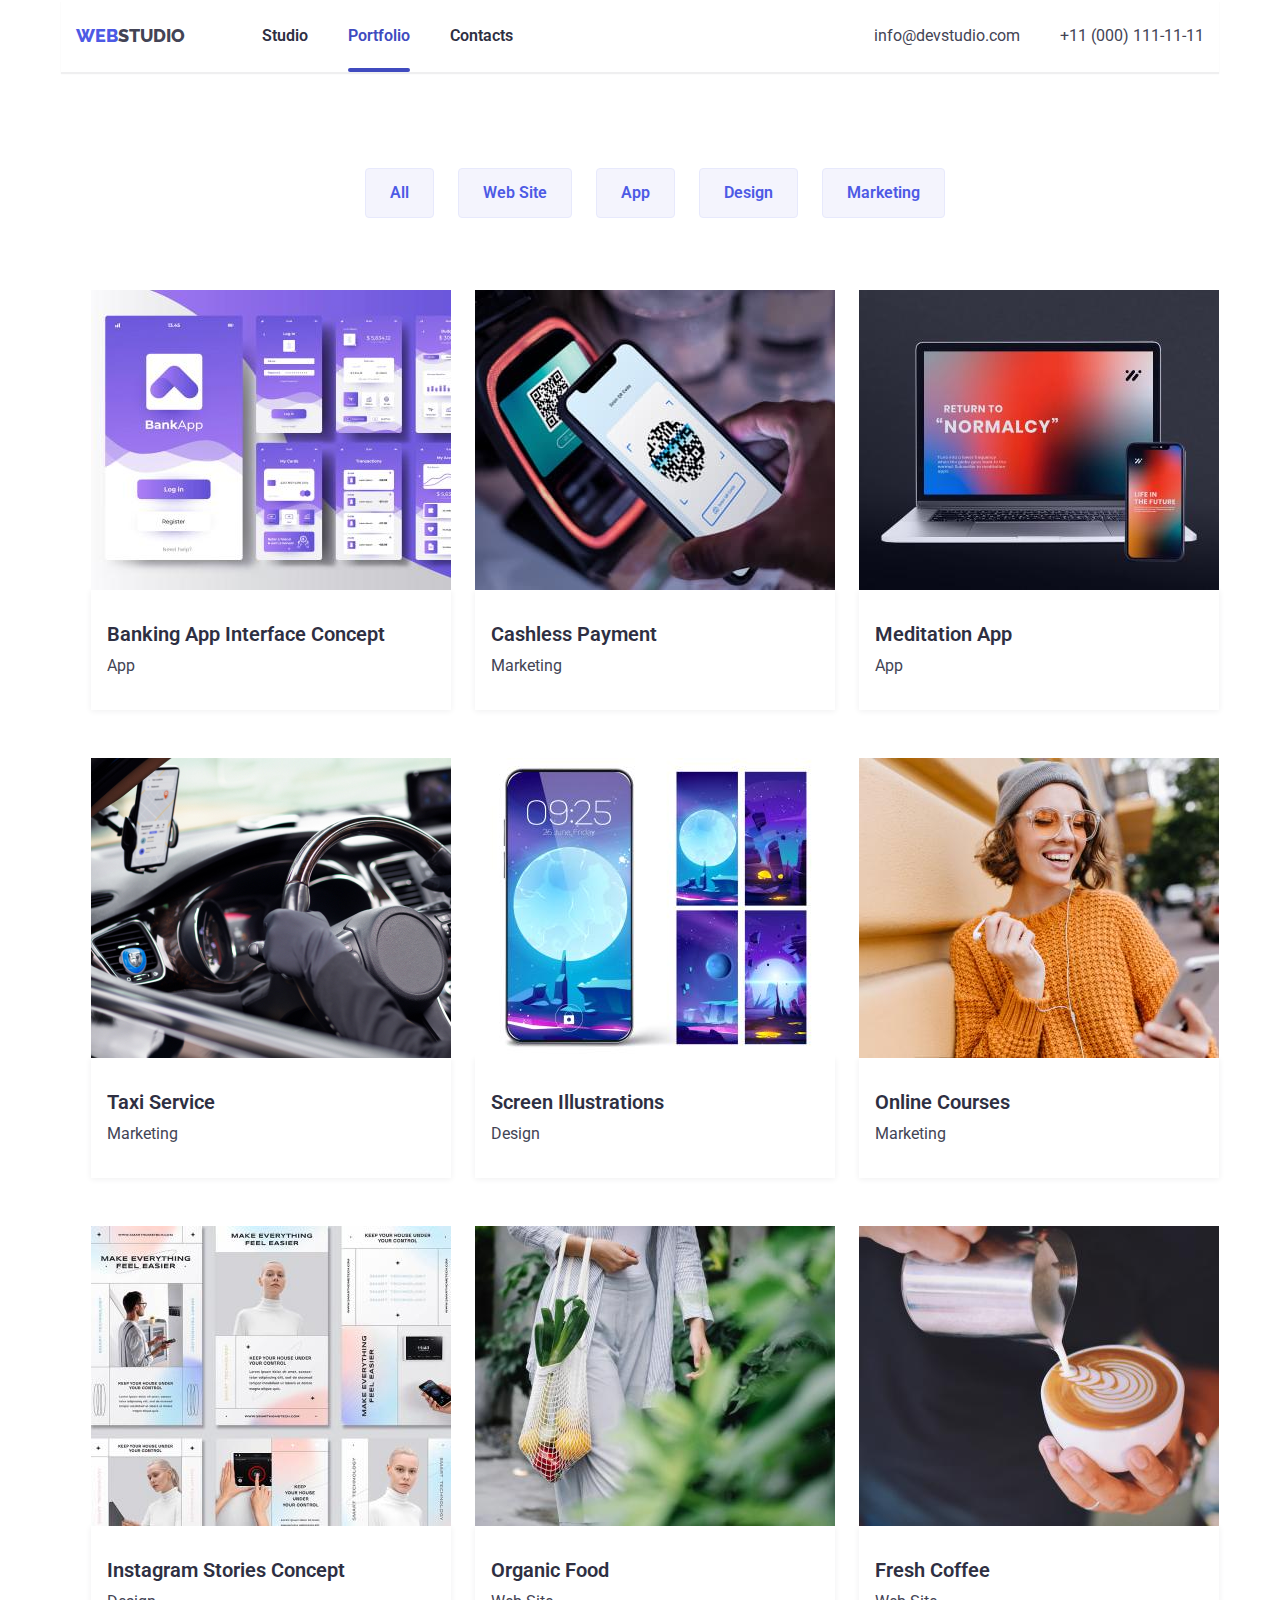
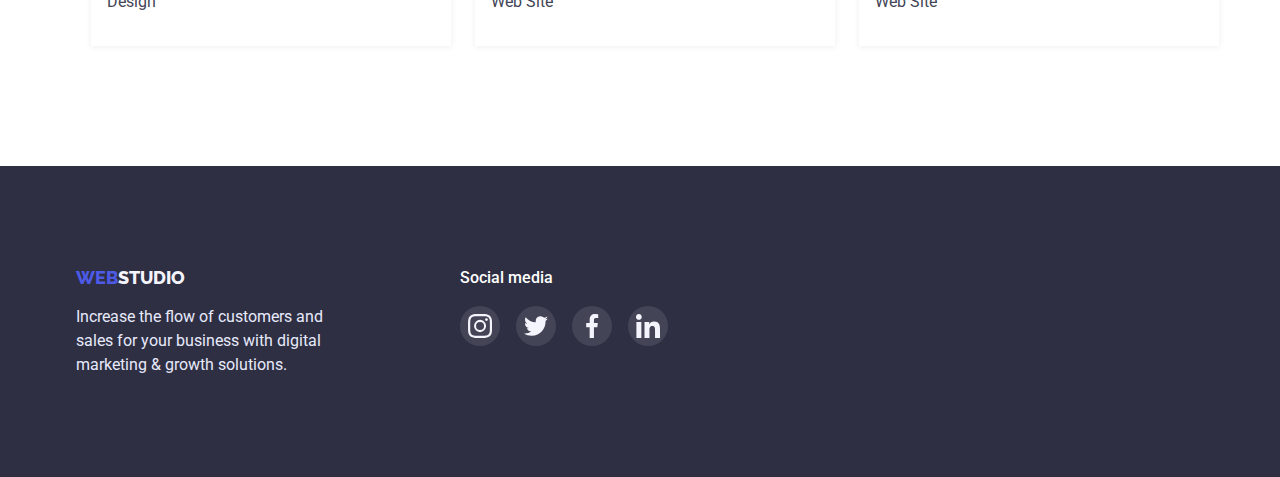
==== portfolio.html @ e63efd6d "New repository" ====
<!DOCTYPE html>
<html lang="en">
  <head>
    <meta charset="UTF-8" />
    <meta http-equiv="X-UA-Compatible" content="IE=edge" />
    <meta name="viewport" content="width=device-width, initial-scale=1.0" />
    <title>Document</title>
    <link
      rel="stylesheet"
      href="https://fonts.googleapis.com/css2?family=Montserrat:wght@300;600&family=Raleway:wght@700&family=Roboto:wght@400;500;700;900&display=swap"
    />
    <link rel="stylesheet" href="https://cdnjs.cloudflare.com/ajax/libs/modern-normalize/1.1.0/modern-normalize.min.css" >
    <link rel="stylesheet" href="./css/common.css" />
    <link rel="stylesheet" href="./css/styles.css" />
  </head>
  <body>
    <header class="head">
      <div class="container site-navigation">
        <nav>
          <a href="/" class="logo"><span>Web</span>Studio</a>
          <ul class="site-nav list">
            <li class="item"><a href="./index.html">Studio</a></li>
            <li class="item"><a href="" class="active current-page">Portfolio</a></li>
            <li class="item"><a href="">Contacts</a></li>
          </ul>
          </nav>
          <ul class="contacts list">
            <li class="item"><a href="mailto:info@devstudio.com">info@devstudio.com</a></li>
            <li class="item"><a href="tel:+110001111111">+11 (000) 111-11-11</a></li>
          </ul>
      </div>
    </header>
    <main>
      <section class="container project-examples">
        <div class="container">
        <h1 class="visually-hidden">Projects examples</h1>
        <ul class="filters list">
          <li class="item">
            <button type="button" class="filters-btn">All</button>
          </li>
          <li class="item">
            <button type="button" class="filters-btn">Web Site</button>
          </li>
          <li class="item">
            <button type="button" class="filters-btn">App</button>
          </li>
          <li class="item">
            <button type="button" class="filters-btn">Design</button>
          </li>
          <li class="item">
            <button type="button" class="filters-btn">Marketing</button>
          </li>
        </ul>

        <ul class="projects list">
          <li class="project">
            <a href="" class="project-item">
              <div class="project-thumb">
                <img
                  src="./images/bank_app.jpg"
                  alt="bank application"
                  width="360"
                />
                <div class="overlay">
                  <p>
                    14 Stylish and User-Friendly App Design Concepts · 
                    Task Manager App · 
                    Calorie Tracker App · 
                    Exotic Fruit Ecommerce App · 
                    Cloud Storage App
                  </p>
                </div>
              </div>
              <div class="project-description">
                <h2 class="project-title">Banking App Interface Concept</h2>
                <p class="project-desc">App</p>
              </div>
            </a>
          </li>
          <li class="project">
            <a href="" class="project-item">
              <div class="project-thumb">
                <img
                  src="./images/nfc_pay.jpg"
                  alt="contactfree payment"
                  width="360"
                />
                <div class="overlay">
                  <p>
                    14 Stylish and User-Friendly App Design Concepts · 
                    Task Manager App · 
                    Calorie Tracker App · 
                    Exotic Fruit Ecommerce App · 
                    Cloud Storage App
                  </p>
                </div>
              </div>
              <div class="project-description">
                <h2 class="project-title">Cashless Payment</h2>
                <p class="project-desc">Marketing</p>
              </div>
            </a>
          </li>
          <li class="project">
            <a href="" class="project-item">
              <div class="project-thumb">
                <img
                  src="./images/meditation_app.jpg"
                  alt="meditation app"
                  width="360"
                />
                <div class="overlay">
                  <p>
                    14 Stylish and User-Friendly App Design Concepts · 
                    Task Manager App · 
                    Calorie Tracker App · 
                    Exotic Fruit Ecommerce App · 
                    Cloud Storage App
                  </p>
                </div>
              </div>
              <div class="project-description">
                <h2 class="project-title">Meditation App</h2>
                <p class="project-desc">App</p>
              </div>
            </a>
          </li>
          <li class="project">
            <a href="" class="project-item">
              <div class="project-thumb">
                <img
                  src="./images/taxi_service.jpg"
                  alt="steering wheel"
                  width="360"
                />
                <div class="overlay">
                  <p>
                    14 Stylish and User-Friendly App Design Concepts · 
                    Task Manager App · 
                    Calorie Tracker App · 
                    Exotic Fruit Ecommerce App · 
                    Cloud Storage App
                  </p>
                </div>
              </div>
              <div class="project-description">
                <h2 class="project-title">Taxi Service</h2>
                <p class="project-desc">Marketing</p>
              </div>
            </a>
          </li>
          <li class="project">
            <a href="" class="project-item">
              <div class="project-thumb">
                <img src="./images/screen_pic.jpg" alt="wallpapers" width="360" />
                <div class="overlay">
                  <p>
                    14 Stylish and User-Friendly App Design Concepts · 
                    Task Manager App · 
                    Calorie Tracker App · 
                    Exotic Fruit Ecommerce App · 
                    Cloud Storage App
                  </p>
                </div>
              </div>
              <div class="project-description">
                <h2 class="project-title">Screen Illustrations</h2>
                <p class="project-desc">Design</p>
              </div>
            </a>
          </li>
          <li class="project">
            <a href="" class="project-item">
              <div class="project-thumb">
                <img
                  src="./images/online_course.jpg"
                  alt="smiling girl"
                  width="360"
                />
                <div class="overlay">
                  <p>
                    14 Stylish and User-Friendly App Design Concepts · 
                    Task Manager App · 
                    Calorie Tracker App · 
                    Exotic Fruit Ecommerce App · 
                    Cloud Storage App
                  </p>
                </div>
              </div>
              <div class="project-description">
                <h2 class="project-title">Online Courses</h2>
                <p class="project-desc">Marketing</p>
              </div>
            </a>
          </li>
          <li class="project">
            <a href="" class="project-item">
              <div class="project-thumb">
                <img
                  src="./images/instagram_conc.jpg"
                  alt="instagram layout"
                  width="360"
                />
                <div class="overlay">
                  <p>
                    14 Stylish and User-Friendly App Design Concepts · 
                    Task Manager App · 
                    Calorie Tracker App · 
                    Exotic Fruit Ecommerce App · 
                    Cloud Storage App
                  </p>
                </div>
              </div>
              <div class="project-description">
                <h2 class="project-title">Instagram Stories Concept</h2>
                <p class="project-desc">Design</p>
              </div>
            </a>
          </li>
          <li class="project">
            <a href="" class="project-item">
              <div class="project-thumb">
                <img
                  src="./images/organic_food.jpg"
                  alt="organic food"
                  width="360"
                />
                <div class="overlay">
                  <p>
                    14 Stylish and User-Friendly App Design Concepts · 
                    Task Manager App · 
                    Calorie Tracker App · 
                    Exotic Fruit Ecommerce App · 
                    Cloud Storage App
                  </p>
                </div>
              </div>
              <div class="project-description">
                <h2 class="project-title">Organic Food</h2>
                <p class="project-desc">Web Site</p>
              </div>
            </a>
          </li>
          <li class="project">
            <a href="" class="project-item">
              <div class="project-thumb">
                <img
                  src="./images/fresh_coffee.jpg"
                  alt="creamy coffee"
                  width="360"
                />
                <div class="overlay">
                  <p>
                    14 Stylish and User-Friendly App Design Concepts · 
                    Task Manager App · 
                    Calorie Tracker App · 
                    Exotic Fruit Ecommerce App · 
                    Cloud Storage App
                  </p>
                </div>
              </div>
              <div class="project-description">
                <h2 class="project-title">Fresh Coffee</h2>
                <p class="project-desc">Web Site</p>
              </div>
            </a>
          </li>
        </ul>
        </div>
      </section>
    </main>
    <footer class="footer">
      <div class="container footer-nav">
        <div class="intro">
          <a href="/" class="logo"><span>Web</span>Studio</a>
          <p>
            Increase the flow of customers and sales for your business with
            digital marketing & growth solutions.
          </p>
        </div>
        
        <div class="social-media">
          <h3 class="media-title">Social media</h3>
          <ul class="media list">
            <li>
              <a href="www.instagram.com" class="media-item">
                <svg class="media-logo">
                  <use href="./images/icons.svg#icon-instagram"></use>
                </svg>
              </a>
            </li>
            <li>
              <a href="www.twitter.com" class="media-item">
                <svg class="media-logo">
                  <use href="./images/icons.svg#icon-twitter"></use>
                </svg>
              </a>
            </li>
            <li>
              <a href="www.facebook.com" class="media-item">
                <svg class="media-logo">
                  <use href="./images/icons.svg#icon-facebook"></use>
                </svg>
              </a>
            </li>
            <li>
              <a href="www.linkedin.com" class="media-item">
                <svg class="media-logo">
                  <use href="./images/icons.svg#icon-linkedin"></use>
                </svg>
              </a>
            </li>
          </ul>
        </div>
      </div>
    </footer>
  </body>
</html>
---- css/common.css ----
:root{
    --main-text-color: #2e2f42;
    --secondary-text-color: #434455;
    --main-accent-color: #4d5ae5;
    --secondary-accent-color: #e7e9fc;
    --main-bg-color: #ffffff;
    --secondary-bg-color: #f4f4fd;
    --highlight-color: #31d0aa;
    --link-active-highlight: #404bbf;
}

.list{
    list-style: none;
    padding: 0;
    margin: 0;
}

ul a {
    text-decoration: none;
}

.container {
    width: 1158px;
    padding-left: 15px;
    padding-right: 15px;
    margin-left: auto;
    margin-right: auto;
}

.site-navigation {
    display: flex;
    box-shadow: 0px 2px 1px rgba(46, 47, 66, 0.08);
}

nav {
    display: flex;
}

.site-nav {
    display: flex;
}

.site-nav .item {
    margin-right: 40px;
}

.site-nav .item:last-child {
    margin-right: 0;
}



/*.site-nav .item:not(:last-child) {
    margin-right: 40px;
}
.site-nav .item + .item{
    margin-left: 40px; adds style to all but for the first
*/

.contacts {
    display: flex;
    margin-left: auto;
}

.contacts .item + .item {
    margin-left: 40px;
}

.logo{ 
    padding-top: 24px;
    padding-bottom: 24px;
    margin-right: 77px;
    color: var(--secondary-text-color);
    font-family: 'Raleway';
    font-weight: 800;
    font-size: 18px;
    line-height: 1.3;
    text-decoration: none;
    text-transform: uppercase;
}

.logo span {
    color: var(--main-accent-color);
    font-family: 'Raleway';
    font-weight: 800;
    font-size: 18px;
    line-height: 1.3;
}

.site-nav a{
    position: relative;
    display: block;
    padding-top: 24px;
    padding-bottom: 24px;
    color: var(--main-text-color);
    font-size: 16px;
    font-weight: 600;
    font-style: normal;
    line-height: 1.5;

    transition: color 250ms cubic-bezier(0.4, 0, 0.2, 1);
}

.site-nav .active {
    color: var(--link-active-highlight);
}

.contacts a {
    display: block;
    padding-top: 24px;
    padding-bottom: 24px;
    color: var(--secondary-text-color);
    font-size: 16px;
    font-weight: 400;
    line-height: 1.5;

    transition: color 250ms cubic-bezier(0.4, 0, 0.2, 1);
}

.visually-hidden {
    position: absolute;
    white-space: nowrap;
    width: 1px;
    height: 1px;
    overflow: hidden;
    border: 0;
    padding: 0;
    clip: rect(0 0 0 0);
    clip-path: inset(50%);
    margin: -1px;;
}


.current-page::after {
    content: '';
    position: absolute;
    display: block;
    width: 100%;
    height: 4px;
    bottom: 0;
    margin-top: -4px;
    background-color: var(--link-active-highlight);
    border-radius: 2px;

}

/*-----FOOTER-----*/
.footer {
    background-color: var(--main-text-color);
    padding-top: 100px;
    padding-bottom: 100px;
}


.footer a{
    color: var(--secondary-bg-color);
    text-decoration: none;
}

.footer p{
    width: 264px;
    margin-bottom: 0;
    margin-top: 16px;
    color: var(--secondary-accent-color);
    font-size: 16px;
    line-height: 1.5;
}

.footer-nav {
    display: flex;
}

.social-media {
    display: flex;
    margin-left: 120px;
    flex-direction: column;
}

.media {
    display: flex;
    justify-content: flex-start;
    padding-left: 0;
}

.media-title {
    color: var(--main-bg-color);
    font-size: 16px;
    font-weight: 500;
    line-height: 1.5;
    margin-top: 0;
    margin-bottom: 16px;
}

.media-item {
    display: flex;
    justify-content: center;
    align-items: center;
    margin-right: 16px;
    height: 40px;
    width: 40px;
    border-radius: 50%;
    background-color: rgba(255,255,255, .1);

    transition: background-color 250ms cubic-bezier(0.4, 0, 0.2, 1);
}


.media-logo {
    width: 24px;
    height: 24px;
}

/*.pic {
    display: block;
    height: 50px;
    width: 50px;
    background-image: url('../images/daniel.jpg');
    background-size: 20px;
    background-repeat: no-repeat;
    background-position: center;
    background-color: aqua;
    border-radius: 50%;
}*/

.site-nav a:hover,
.site-nav a:focus{
    color: var(--main-accent-color);
}

.contacts a:hover,
.contacts a:focus{
    color: var(--main-accent-color);
}

.media-item:hover,
.media-item:active {
    background-color: var(--highlight-color);
}
---- css/styles.css ----
:root{
    --main-text-color: #2e2f42;
    --secondary-text-color: #434455;
    --main-accent-color: #4d5ae5;
    --secondary-accent-color: #e7e9fc;
    --main-bg-color: #ffffff;
    --secondary-bg-color: #f4f4fd;
    --highlight-color: #31d0aa;
    --btn-active-color: #404bbf;
}

body {
    background-color: var(--main-bg-color);
    color: var(--secondary-text-color);
    font-family: 'Roboto', sans-serif;
}

img {
    display: block;
    width: 100%;
    height: auto;
}

.project-examples {
    padding-top: 96px;
    padding-bottom: 120px;
}



/*------Filter Btns--------*/
.filters {
    display: flex;
    align-items: center;
    justify-content: center;
    margin-bottom: 72px;
}

.filters-btn {
    display: inline-block;
    padding: 12px 24px;
    font-size: 16px;
    font-weight: 600;
    line-height: 1.5;
    background-color: var(--secondary-bg-color);
    color: var(--main-accent-color);
    border: 1px solid var(--secondary-accent-color);
    border-radius: 4px;
    cursor: pointer;

    transition: background-color 250ms cubic-bezier(0.4, 0, 0.2, 1),
                color 250ms cubic-bezier(0.4, 0, 0.2, 1),
                border-color 250ms cubic-bezier(0.4, 0, 0.2, 1),
                box-shadow 250ms cubic-bezier(0.4, 0, 0.2, 1);
}

.filters .item + .item {
    margin-left: 24px;
}


/*--------Projects--------*/

.projects {
    display: flex;
    flex-wrap: wrap;
}

.project {
    margin-bottom: 48px;
    margin-right: 24px;
}

.project:nth-child(3n) {
    margin-right: 0;
}

.project:nth-last-child(-n + 3) {
    margin-bottom: 0;
}

.project-thumb {
    position: relative;
    overflow: hidden;
    display: block;
    width: 100%;
    height: auto;
}

.project-title{
    margin-top: 0;
    margin-bottom: 8px;
    font-size: 20px;
    font-weight: 600;
    line-height: 1.2;
    color: var(--main-text-color);
}

.project-desc {
    margin-top: 0;
    margin-bottom: 0;
    color: var(--secondary-text-color);
    font-size: 16px;
    line-height: 1.5;
}

.project-description {
    padding-left: 16px;
    padding-right: 0;
    padding-top: 32px;
    padding-bottom: 32px;
    box-shadow: 0px 1px 6px rgba(46, 47, 66, .08);
}

.project-item {
    display: block;
    position: relative;
    transition: box-shadow 250ms cubic-bezier(0.4, 0, 0.2, 1);
}

.overlay {
    position: absolute;
    top: 0;
    left: 0;
    width: 100%;
    height: 300px;
    padding-top: 40px; 
    padding-left: 32px;
    padding-right: 32px;
    background: var(--main-accent-color);
    opacity: 0;
    transform: translateY(100%);
    transition: transform 250ms cubic-bezier(0.4, 0, 0.2, 1);
}

.overlay p {
    margin: 0;
    font-weight: 400;
    font-size: 16px;
    line-height: 1.5;
    color: var(--secondary-bg-color);
    width: 296px;
    text-align: left;
}


/*---hover---*/

.project:hover .overlay {
    opacity: 1;
    transform: translateY(0);
}


.project-item:hover {
    box-shadow: 0px 1px 6px rgba(46, 47, 66, .08),
    0px 1px 1px rgba(46, 47, 66, .16),
    0px 2px 1px rgba(46, 47, 66, .08);
}

.filters-btn:hover,
.filters-btn:focus {
    background-color: var(--btn-active-color);
    border-color: var(--btn-active-color);
    color: var(--main-bg-color);
    box-shadow: 0px 3px 1px rgba(0,0,0,.1), 
    0px 2px 1px rgba(0,0,0, .08),
    0px 2px 2px rgba(0,0,0, .12);
}


/*
colors 
Cloud #f4f4fd
iris #4D5AE5
navy blue #2E2F42;
green
slate background: #434455;
light slate #8e8f99
conrflower border: 1px solid #E7E9FC
navy blue modal


css vars
:root{
    --primary-text-color: ...;
    --title-text-color:...;
    --accent-color:   ;
}
color: var(--primary-text-color);

    and then change those colros for the vars

*/
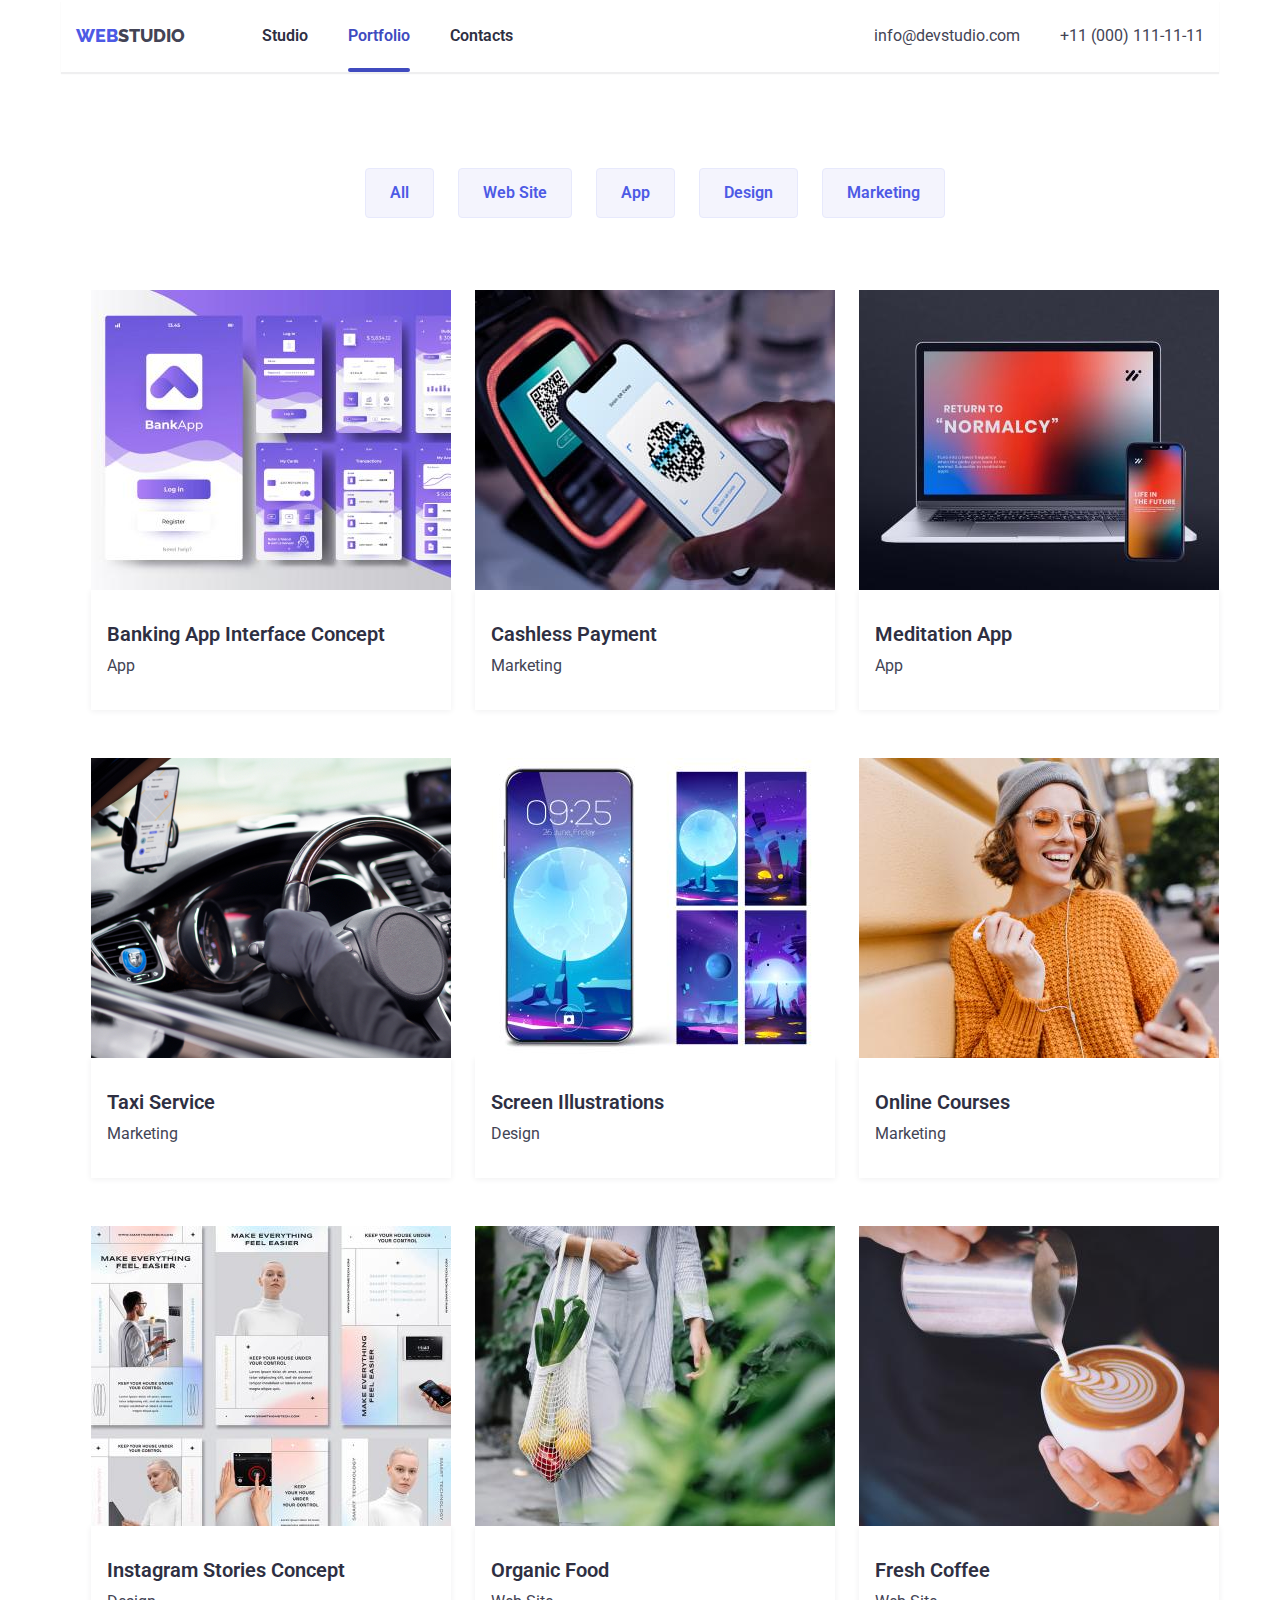
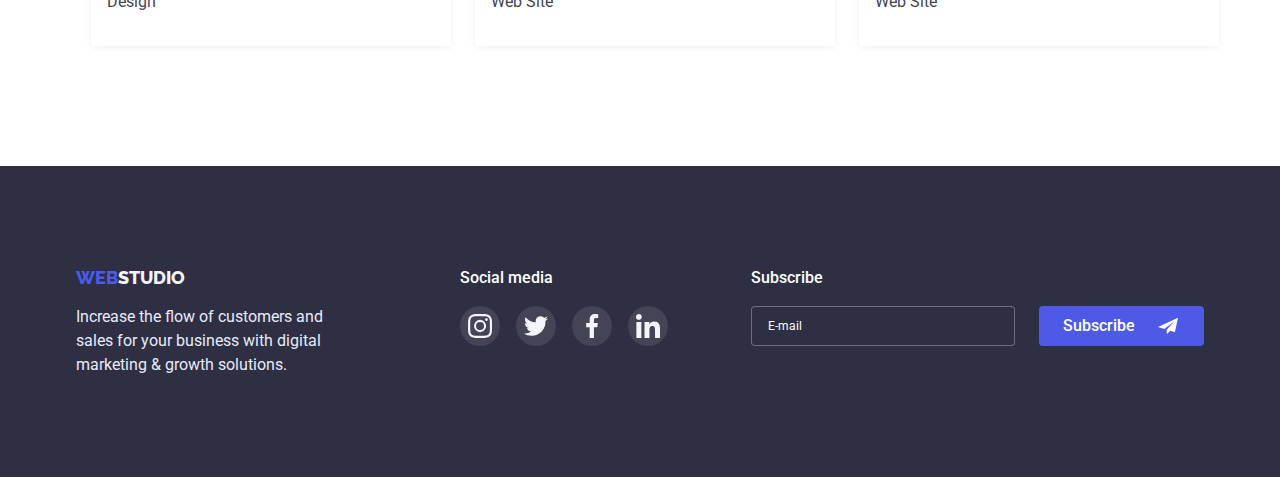
==== commit 5780c1fa: "Updates Forms 14jan" ====
--- a/portfolio.html
+++ b/portfolio.html
@@ -269,6 +269,7 @@
         </div>
       </section>
     </main>
+
     <footer class="footer">
       <div class="container footer-nav">
         <div class="intro">
@@ -312,7 +313,25 @@
             </li>
           </ul>
         </div>
+        <div class="subscribe">
+          <form class="form-subscribe">
+            <p class="title-subscribe">Subscribe</p>
+            <div class="subscribe-division">
+              <input 
+              class="subscribe-input" 
+              type="email" 
+              name="email"  
+              placeholder="E-mail">
+            <button class="button-subscribe" type="submit">Subscribe
+              <svg class="logo-subscribe" width=""24px height="20px" >
+                <use href="./images/icons.svg#icon-Frame-3"></use>
+              </svg>
+            </button>
+            </div>
+          </form>
+        </div>
       </div>
+
     </footer>
   </body>
 </html>
--- a/css/common.css
+++ b/css/common.css
@@ -146,6 +146,7 @@
 
 /*-----FOOTER-----*/
 .footer {
+
     background-color: var(--main-text-color);
     padding-top: 100px;
     padding-bottom: 100px;
@@ -204,11 +205,83 @@
     transition: background-color 250ms cubic-bezier(0.4, 0, 0.2, 1);
 }
 
-
 .media-logo {
     width: 24px;
     height: 24px;
 }
+
+/*---Subscribe Form---*/
+
+.subscribe {
+    margin-left: auto;
+}
+
+.subscribe-division {
+    display: flex;
+    flex-direction: row;
+}
+
+.footer .title-subscribe {
+    margin-top: 0;
+    margin-bottom: 16px;
+    color: var(--main-bg-color);
+    font-size: 16px;
+    font-weight: 500;
+    line-height: 1.5;
+}
+
+.subscribe-input {
+    display: inline-block;
+    width: 264px;
+    height: 40px;
+    padding-left: 16px;
+    padding-top: 8px;
+    padding-bottom: 8px;
+    margin-right: 24px;
+    background-color: var(--main-text-color);
+    color: var(--main-bg-color);
+    font-size: 12px;
+    border: 1px solid rgba(255, 255, 255, .3);
+    border-radius: 4px;
+    cursor: pointer;
+}
+
+.button-subscribe {
+    display: flex;
+    align-items: center;
+    justify-content: space-between;
+    width: 165px;
+    height: 40px;
+    padding: 8px 24px;
+    margin: 0;
+    background-color: var(--main-accent-color);
+    color: var(--main-bg-color);
+    font-weight: 500;
+    font-size: 16px;
+    text-align: center;
+    line-height: 1.5;
+    border-radius: 4px;
+    border: 1pz solid var(--main-text-color);
+    cursor: pointer;
+
+    transition: background-color 250ms cubic-bezier(0.4, 0, 0.2, 1);
+}
+
+.logo-subscribe {
+    margin-left: 8px;
+    width: 24px;
+    height: 20px; 
+}
+
+.subscribe-input::placeholder {
+    font-weight: 400;
+    font-size: 12px;
+    line-height: 2;
+    color: var(--main-bg-color);
+}
+
+
+
 
 /*.pic {
     display: block;
@@ -235,4 +308,16 @@
 .media-item:hover,
 .media-item:active {
     background-color: var(--highlight-color);
+}
+
+
+.subscribe-input:focus,
+.subscribe-input:hover {
+    border-color: #4d5ae5;
+    outline: none;
+}
+
+.button-subscribe:hover,
+.button-subscribe:active {
+    background-color: #404bbf;
 }